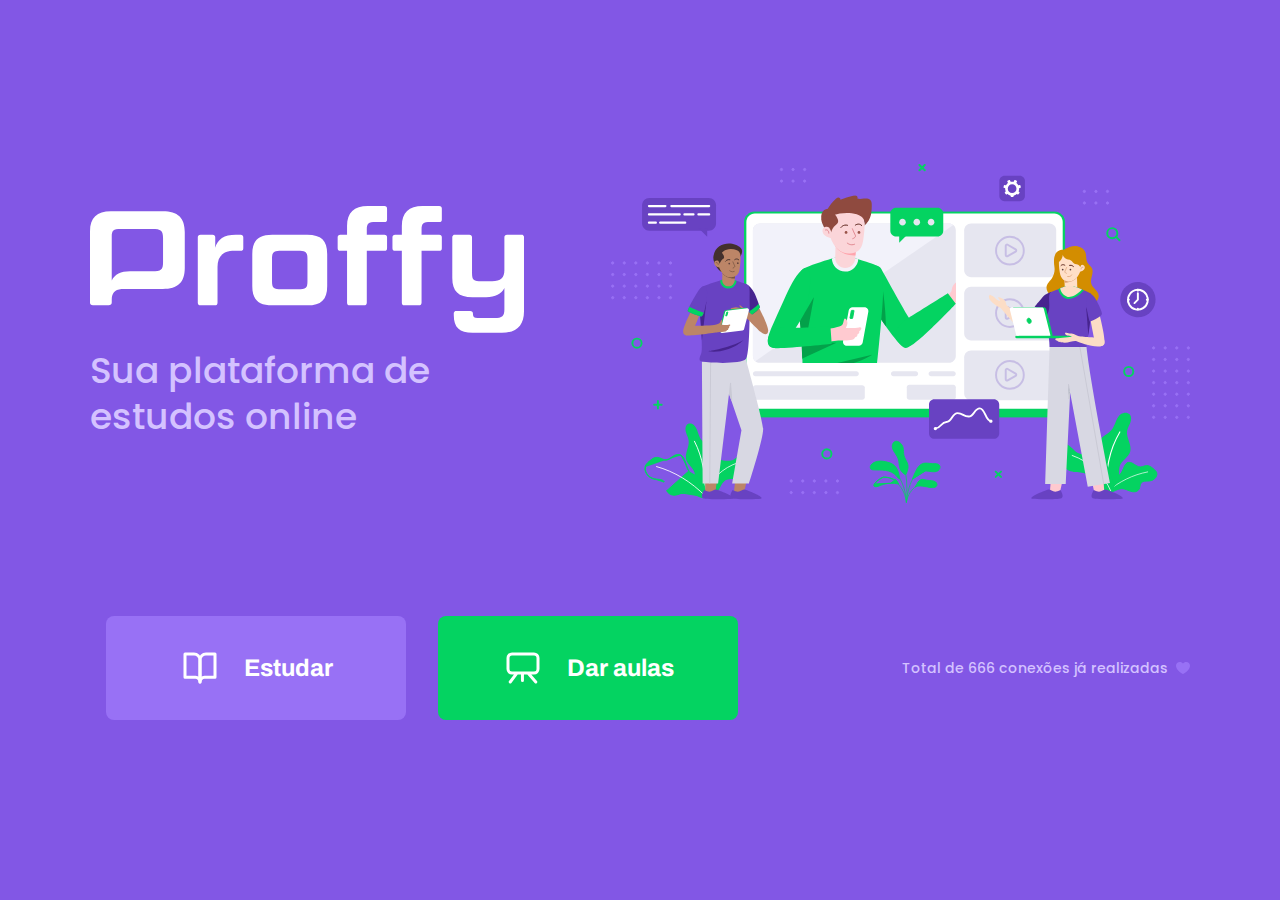
==== index.html @ 6e67a301 "Add primeiros dois dias do NLW" ====
<!DOCTYPE html>
<html lang="pt_br">
<head>
    <meta charset="UTF-8">
    <meta name="viewport" content="width=device-width, initial-scale=1.0">
    <title>Proffy</title>

    <link rel="stylesheet" href="/styles/main.css">
    <link rel="stylesheet" href="/styles/partials/page-landing.css">

    <link href="https://fonts.googleapis.com/css2?family=Archivo:wght@400;700&amp;family=Poppins:wght@400;600&amp;display=swap" rel="stylesheet">

</head>
<body id="page-landing">

    <div id="container">
        <div class="logo-container">
            <img src="/images/images/logo.svg" alt="Proffy">
            <h2>Sua plataforma de estudos online</h2>
        </div>

        <img class="hero-image" src="/images/images/landing.svg" alt="Plataforma de estudos">

        <div class="buttons-container">
            <a class="study" href="/study.html">
                <img src="/images/images/icons/study.svg" alt="Estudar">
                Estudar
            </a>
            <a class="give-classes" href="/give-classes.html">
                <img src="/images/images/icons/give-classes.svg" alt="Dar Aulas">
                Dar aulas
            </a>
        </div>

        <p class="total-connections">
            Total de 666 conexões já realizadas
            <img src="/images/images/icons/purple-heart.svg" alt="Coração roxo">
        </p>

    </div>
  
</body>
</html>
---- styles/main.css ----
:root {
 /*Var in CSS*/
--color-background: #F0F0F7;
--color-primary-lighter: #9871F5;
--color-primary-light: #916BEA;
--color-primary: #8257E5;
--color-primary-darker: #6842c2;
--color-primary-dark: #774DD6;
--color-secondary: #04D361;
--color-secondary-dark: #04BF58;
--color-title-in-primary: #FFFFFF;
--color-text-in-primary: #D4C2FF;
--color-text-title: #32264D;
--color-text-complement: #9C98A6;
--color-text-base: #6A6180;
--color-line-in-white: #E6E6F0;
--color-input-background: #F8F8FC;
--color-button-text:  #FFFFFF;
--color-box-base: #FFFFFF;
--color-box-footer: #FAFAFC;
--color-small-info: #C1BCCC;

/* Tamanho da fonte padrao: 16px - 100% - 1rem */
font-size: 60%; /* Controle de medidas rem */
}

html,
body {
    height: 100vh; 
}

body {
    background-color: var(--color-background);
    display: flex;
    align-items: center;
    justify-content: center;
}

* {
    margin: 0;
    padding: 0;
    box-sizing: border-box;
}


body,
input,
button,
textarea {
    font: 500 1.6rem Poppins;
    /*
    font-weight: 500;
    font-size: 1.6rem;
    font-family: Poppins;
    */
    color: var(--color-text-base);
}


#container {
    width: 90vw;
    max-width: 700px;
}

@media (min-width: 700px) {
    :root {
        font-size: 62.5%; /* todo 1rem eh relativo a 10px*/
    }
}

/*
#container {
    // Box model 
    border: 1px solid red;
    padding: 40px;
    margin: 60px;

    width: 300px;
    height: 300px;

}
*/
---- styles/partials/page-landing.css ----
#page-landing {
    background: var(--color-primary);
}

#page-landing #container {
    color: var(--color-text-in-primary);
}

.logo-container img {
    height: 10rem;
}

.logo-container {
    text-align: center;
    margin-bottom: 3.2rem;
}

.logo-container h2 {
    font-weight: 500;
    font-size: 3.6rem;
    line-height: 4.6rem;
    margin-top: 0.8rem;
}

.hero-image {
    width: 100%;
}

.buttons-container {
    display: flex;
    justify-content: center;
    margin: 3.2rem 0;
}

.buttons-container a {
    width: 30rem;
    height: 10.4rem;

    border-radius: 0.8rem;
    margin: 1.6rem;

    font: 700 2.4rem Archivo;

    display: flex;
    align-items: center;
    justify-content: center;

    text-decoration: none;

    transition: background 0.2s;

    color: var(--color-button-text);
}

.buttons-container a img {
    width: 4rem;
    margin-right: 2.4rem;
}

.buttons-container a.study {
    background: var(--color-primary-lighter);
}

.buttons-container a.study:hover {
    background: var(--color-primary-light);
}

.buttons-container a.give-classes {
    background: var(--color-secondary);
    margin-right: 0;
}

.buttons-container a.give-classes:hover {
    background: var(--color-secondary-dark);
}

.total-connections {
    font-size: 1.4rem;

    display: flex;
    align-items: center;
    justify-content: center;
}

.total-connections img {
    margin-left: 0.8rem;
}

@media (max-width: 699px) {
    :root {
        font-size: 40%;
    }
}

@media (min-width: 1100px) {
    #page-landing #container {
    max-width: 1100px;
    display: grid;
    grid-template-columns: 2fr 1fr 2fr;
    grid-template-rows: 350px 1fr;
    grid-template-areas:
    "proffy image image"
    "button button texting";
    /*gap: 60px*/
    column-gap: 87px;
    row-gap: 86px;
    }

    .logo-container {
        grid-area: proffy;
        text-align: initial;
        align-self: center;
    }

    .logo-container img {
        height: 100%;
    }

    .hero-image {
        grid-area: image;
    }
    .buttons-container {
        grid-area: button;
        justify-content: flex-start;
        margin: 0;
    }
    .total-connections {
        grid-area: texting;
        justify-self: end;
    }
}
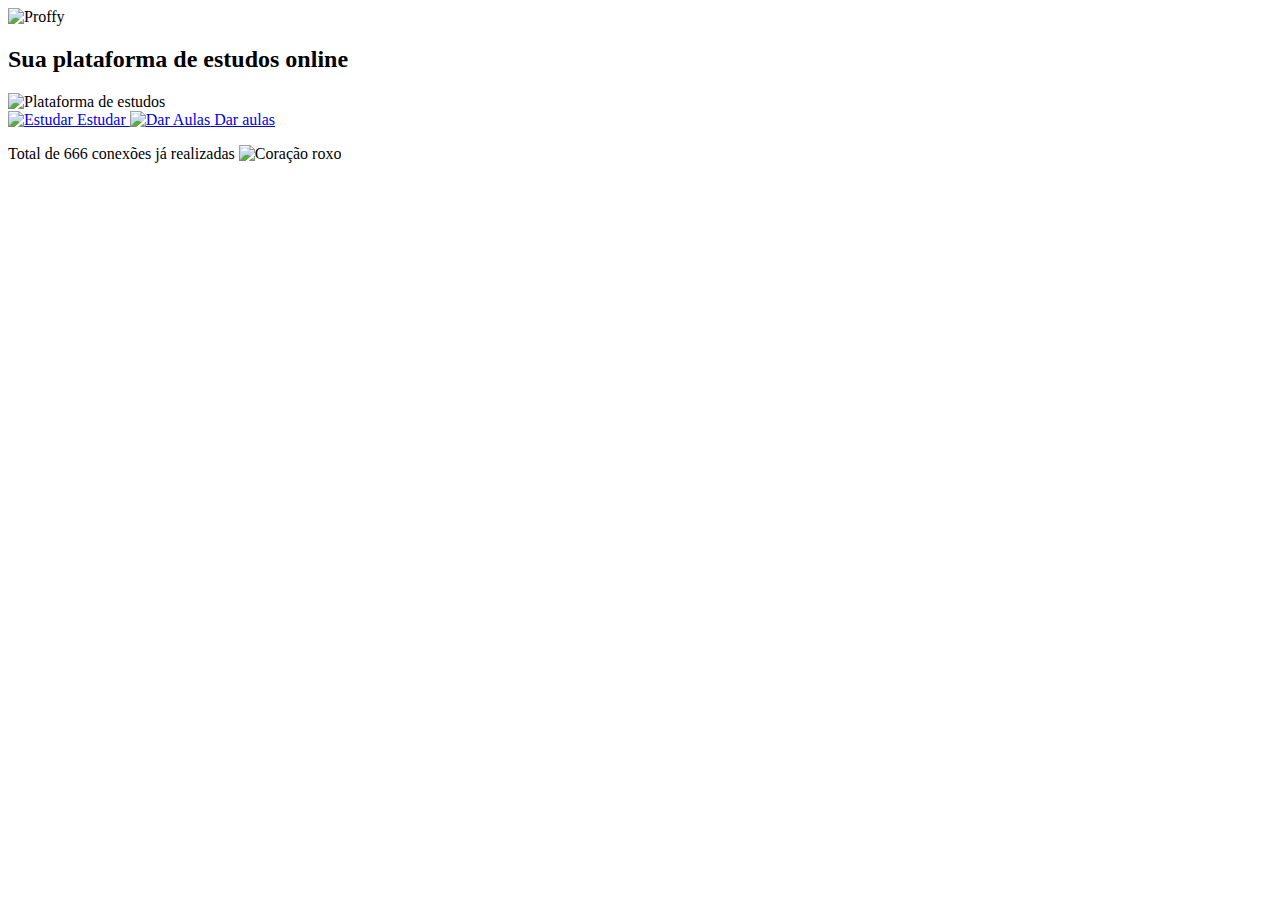
==== commit 7c38e904: "Atualizaçao nos caminhos para os arquivos CSS do index" ====
--- a/index.html
+++ b/index.html
@@ -5,8 +5,8 @@
     <meta name="viewport" content="width=device-width, initial-scale=1.0">
     <title>Proffy</title>
 
-    <link rel="stylesheet" href="/styles/main.css">
-    <link rel="stylesheet" href="/styles/partials/page-landing.css">
+    <link rel="stylesheet" href="/NLW/styles/main.css">
+    <link rel="stylesheet" href="/NLW/styles/partials/page-landing.css">
 
     <link href="https://fonts.googleapis.com/css2?family=Archivo:wght@400;700&amp;family=Poppins:wght@400;600&amp;display=swap" rel="stylesheet">
 
@@ -15,26 +15,26 @@
 
     <div id="container">
         <div class="logo-container">
-            <img src="/images/images/logo.svg" alt="Proffy">
+            <img src="/NLW/images/images/logo.svg" alt="Proffy">
             <h2>Sua plataforma de estudos online</h2>
         </div>
 
-        <img class="hero-image" src="/images/images/landing.svg" alt="Plataforma de estudos">
+        <img class="hero-image" src="/NLW/images/images/landing.svg" alt="Plataforma de estudos">
 
         <div class="buttons-container">
             <a class="study" href="/study.html">
-                <img src="/images/images/icons/study.svg" alt="Estudar">
+                <img src="/NLW/images/images/icons/study.svg" alt="Estudar">
                 Estudar
             </a>
             <a class="give-classes" href="/give-classes.html">
-                <img src="/images/images/icons/give-classes.svg" alt="Dar Aulas">
+                <img src="/NLW/images/images/icons/give-classes.svg" alt="Dar Aulas">
                 Dar aulas
             </a>
         </div>
 
         <p class="total-connections">
             Total de 666 conexões já realizadas
-            <img src="/images/images/icons/purple-heart.svg" alt="Coração roxo">
+            <img src="/NLW/images/images/icons/purple-heart.svg" alt="Coração roxo">
         </p>
 
     </div>
